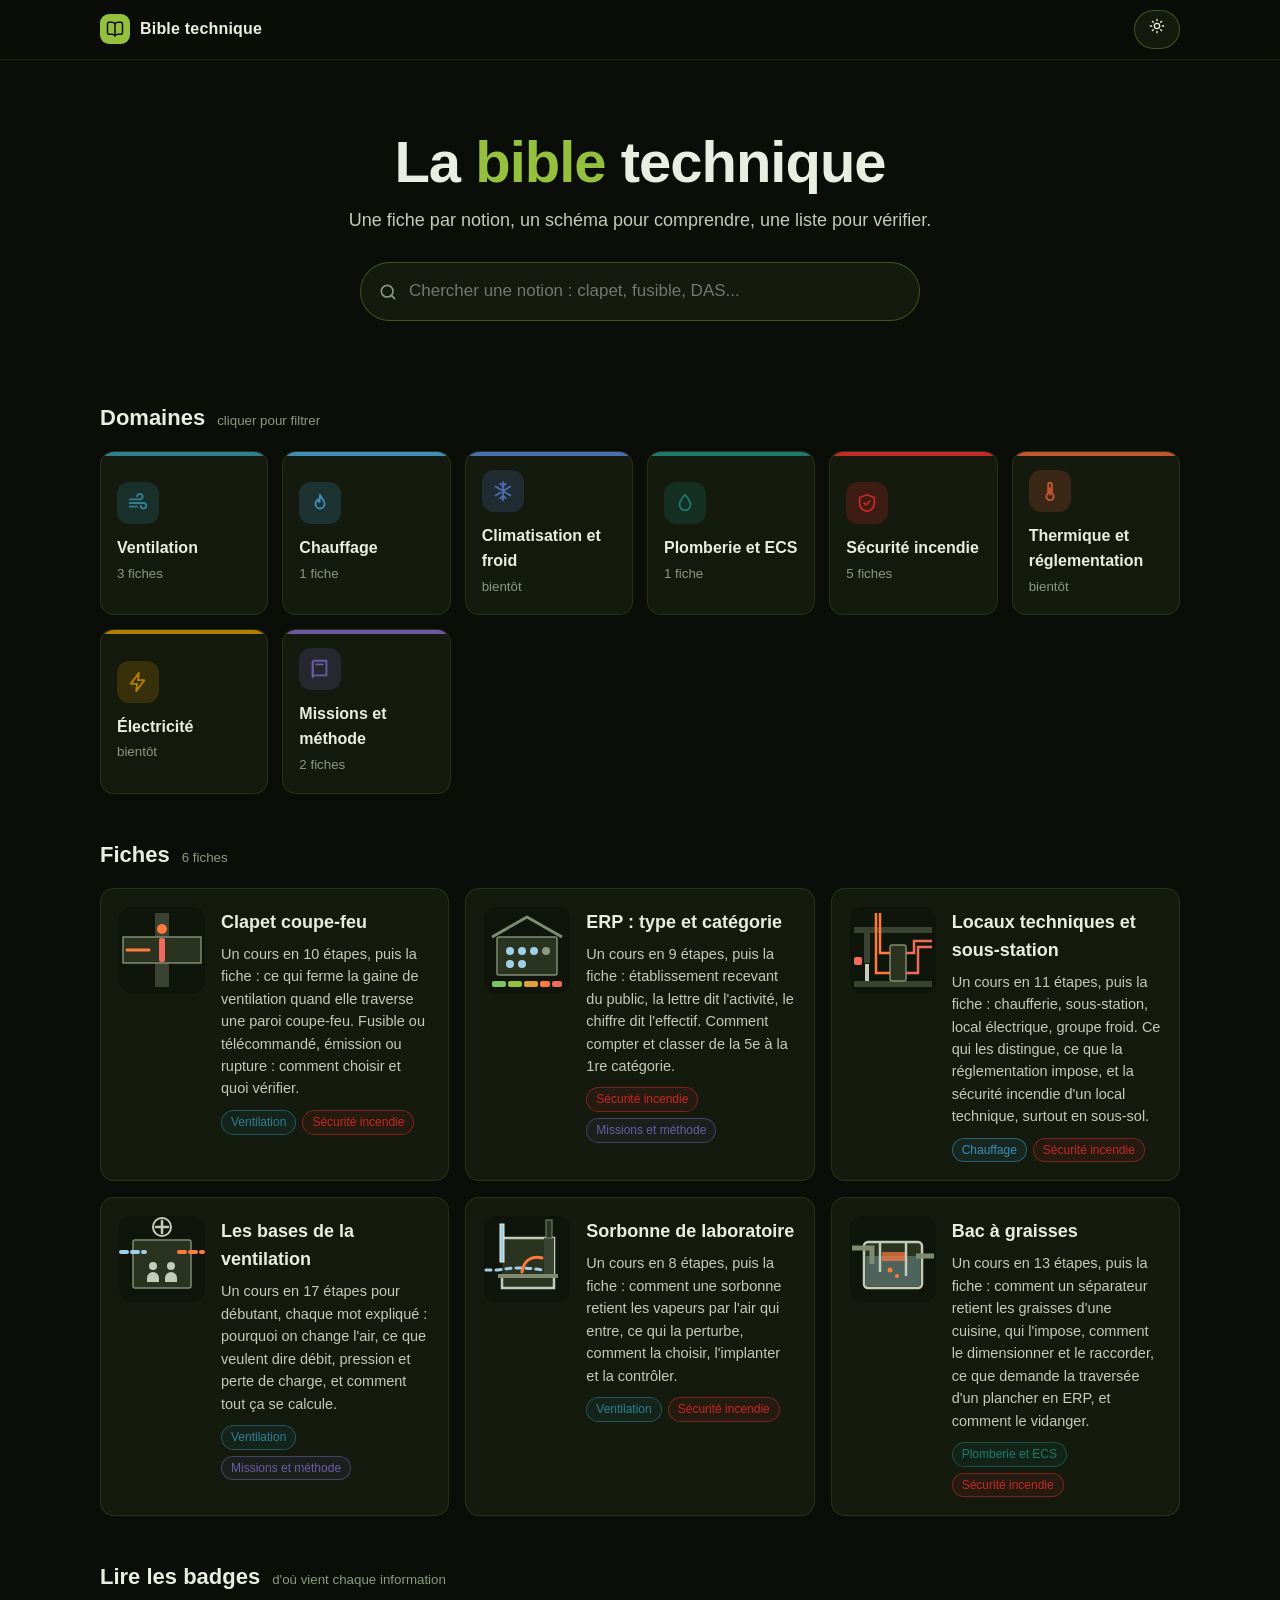
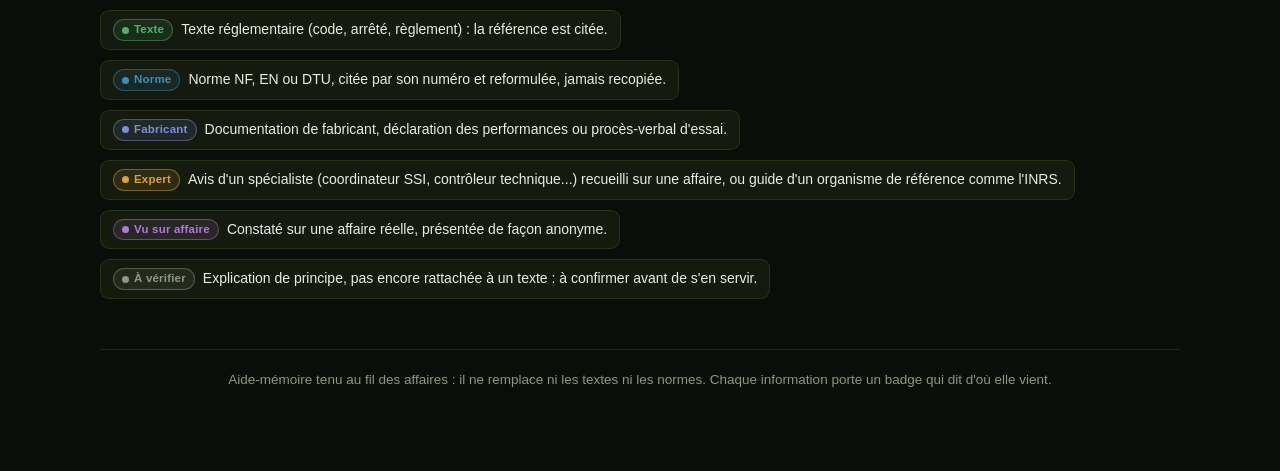
==== index.html @ 3b9fc31e "Icône d'onglet, aperçu des liens et emblème du livre ouvert Le "B" de l'en-tête devient le livre ouv" ====
<!doctype html>
<html lang="fr">
<head>
<meta charset="utf-8">
<meta name="viewport" content="width=device-width, initial-scale=1">
<title>Bible technique</title>
<meta name="description" content="Aide-mémoire visuel : une fiche par notion, un schéma, une liste pour vérifier.">
<link rel="icon" href="favicon.svg" type="image/svg+xml">
<link rel="apple-touch-icon" href="apple-touch-icon.png">
<!-- Aperçu du lien dans Teams, Outlook, WhatsApp... : image matricielle en adresse absolue,
     1200 x 630, tirée de src/apercu.html par src/generer_apercu.py. -->
<meta property="og:type" content="website">
<meta property="og:site_name" content="Bible technique">
<meta property="og:locale" content="fr_FR">
<meta property="og:title" content="La bible technique">
<meta property="og:description" content="Aide-mémoire visuel : une fiche par notion, un schéma pour comprendre, une liste pour vérifier. Chaque information dit d'où elle vient.">
<meta property="og:url" content="https://mamalric.github.io/bible-technique/">
<meta property="og:image" content="https://mamalric.github.io/bible-technique/apercu.jpg">
<meta property="og:image:type" content="image/jpeg">
<meta property="og:image:width" content="1200">
<meta property="og:image:height" content="630">
<meta property="og:image:alt" content="La bible technique : un livre ouvert sur une plaque verte et les six badges de source">
<meta name="twitter:card" content="summary_large_image">
<link rel="stylesheet" href="bible.css">
</head>
<body>
<main class="page"></main>
<script src="donnees/registre.js"></script>
<script src="bible.js"></script>
<script>Bible.accueil();</script>
</body>
</html>
---- bible.css ----
/* Bible technique : feuille commune à l'accueil et aux fiches.
   Palette reprise du portail b27-hub : sombre par défaut, vert #95C03D du logo,
   couleurs de domaine = couleurs de lot B27 du catalogue du hub. */

:root{
  --fond:#0a0d08;
  --fond-2:#10150b;
  --carte:#141a0e;
  --carte-2:#1a2212;
  --ligne:rgba(149,192,61,.15);
  --ligne-forte:rgba(149,192,61,.34);
  --encre:#e9ede2;
  --encre-2:#c4cbb8;
  --discret:#8d9880;
  --accent:#95c03d;
  --accent-encre:#0a0d08;
  --lien:#b7dc78;
  --danger:#ef6b5b;
  --danger-fond:rgba(239,107,91,.10);
  --ok:#7cc46a;
  --ombre:0 10px 34px rgba(0,0,0,.42);
  --rayon-g:20px; --rayon-m:14px; --rayon-s:9px;
  --courbe:cubic-bezier(.2,.7,.2,1);

  /* badges de fiabilité */
  --b-texte:#4fb36a;     /* texte réglementaire */
  --b-norme:#3e8fb8;     /* norme, citée par son numéro */
  --b-fab:#7d8fd6;       /* fabricant, DoP, PV */
  --b-expert:#e0a03a;    /* dire d'expert */
  --b-cas:#b07ad0;       /* vu sur une affaire */
  --b-verif:#8d9880;     /* à vérifier */

  /* schémas */
  --s-paroi:#3a4231;
  --s-hachure:#59644c;
  --s-gaine:#2a3320;
  --s-gaine-bord:#7f8b70;
  --s-air:#9fd0e8;
  --s-chaud:#ff7a3d;
}
:root[data-theme="clair"]{
  --fond:#f3f5f0;
  --fond-2:#e9eee2;
  --carte:#ffffff;
  --carte-2:#f6f8f2;
  --ligne:#dde3d2;
  --ligne-forte:#b9c79c;
  --encre:#171b10;
  --encre-2:#3a4230;
  --discret:#5f6a52;
  --accent:#95c03d;
  --accent-encre:#131709;
  --lien:#4e6b1c;
  --danger:#b3261e;
  --danger-fond:rgba(179,38,30,.07);
  --ok:#2e7d32;
  --ombre:0 10px 30px rgba(30,40,15,.12);
  --b-texte:#2e7d4a; --b-norme:#1f6b94; --b-fab:#4655a8; --b-expert:#9a6200; --b-cas:#7b3fa0; --b-verif:#68725a;
  --s-paroi:#d9ddd2; --s-hachure:#a7b097; --s-gaine:#eef1e9; --s-gaine-bord:#5f6a52; --s-air:#2f7f92; --s-chaud:#d9480f;
}

*{box-sizing:border-box}
html{scroll-behavior:smooth}
body{
  margin:0; background:var(--fond); color:var(--encre);
  font-family:Inter,-apple-system,"Segoe UI",Roboto,"Helvetica Neue",Arial,sans-serif;
  font-size:16px; line-height:1.55; -webkit-font-smoothing:antialiased;
}
a{color:var(--lien); text-decoration:none}
a:hover{text-decoration:underline}
.page{max-width:1120px; margin:0 auto; padding:0 20px 80px}

/* ---------- barre du haut ---------- */
.barre{
  position:sticky; top:0; z-index:20; backdrop-filter:blur(10px);
  background:color-mix(in srgb, var(--fond) 82%, transparent);
  border-bottom:1px solid var(--ligne);
}
.barre .dedans{max-width:1120px; margin:0 auto; padding:10px 20px; display:flex; align-items:center; gap:14px}
.marque{display:flex; align-items:center; gap:10px; color:var(--encre); font-weight:700; letter-spacing:.2px}
.marque:hover{text-decoration:none}
.marque .pastille{width:30px; height:30px; border-radius:9px; background:var(--accent); display:grid; place-items:center; color:var(--accent-encre); font-weight:800; font-size:15px}
.barre .vide{flex:1}
.bouton{
  border:1px solid var(--ligne-forte); background:var(--carte); color:var(--encre);
  border-radius:999px; padding:7px 14px; font:inherit; font-size:14px; cursor:pointer;
  transition:border-color .2s, transform .2s var(--courbe);
}
.bouton:hover{border-color:var(--accent)}
.bouton:active{transform:scale(.97)}
.bouton.actif{background:var(--accent); color:var(--accent-encre); border-color:var(--accent); font-weight:600}

/* ---------- accueil ---------- */
.entree{text-align:center; padding:72px 0 36px}
.entree h1{font-size:clamp(34px,6vw,58px); line-height:1.05; margin:0 0 14px; letter-spacing:-1px}
.entree h1 span{color:var(--accent)}
.entree p{color:var(--encre-2); font-size:18px; max-width:640px; margin:0 auto 28px}
.recherche{position:relative; max-width:560px; margin:0 auto}
.recherche input{
  width:100%; padding:15px 20px 15px 48px; border-radius:999px; font:inherit; font-size:17px;
  border:1px solid var(--ligne-forte); background:var(--carte); color:var(--encre); outline:none;
}
.recherche input:focus{border-color:var(--accent); box-shadow:0 0 0 4px rgba(149,192,61,.15)}
.recherche svg{position:absolute; left:18px; top:50%; transform:translateY(-50%); color:var(--discret)}

.section-titre{display:flex; align-items:baseline; gap:12px; margin:44px 0 16px}
.section-titre h2{margin:0; font-size:22px}
.section-titre small{color:var(--discret)}

.domaines{display:grid; grid-template-columns:repeat(auto-fill,minmax(160px,1fr)); gap:14px}
.domaine{
  position:relative; border-radius:var(--rayon-m); padding:18px 16px 16px; background:var(--carte);
  border:1px solid var(--ligne); cursor:pointer; text-align:left; color:var(--encre); font:inherit;
  transition:transform .25s var(--courbe), border-color .2s, box-shadow .25s;
  overflow:hidden;
}
.domaine::before{content:""; position:absolute; inset:0 0 auto 0; height:4px; background:var(--c)}
.domaine:hover{transform:translateY(-3px); border-color:var(--c); box-shadow:var(--ombre)}
.domaine.choisi{border-color:var(--c); box-shadow:0 0 0 2px var(--c) inset}
.domaine .ico{width:42px; height:42px; border-radius:12px; display:grid; place-items:center; background:color-mix(in srgb, var(--c) 22%, transparent); color:var(--c); margin-bottom:12px}
.domaine b{display:block; font-size:16px}
.domaine small{color:var(--discret)}

.fiches{display:grid; grid-template-columns:repeat(auto-fill,minmax(300px,1fr)); gap:16px}
.carte-fiche{
  display:flex; gap:16px; padding:18px; border-radius:var(--rayon-m); background:var(--carte);
  border:1px solid var(--ligne); color:var(--encre); transition:transform .25s var(--courbe), border-color .2s, box-shadow .25s;
}
.carte-fiche:hover{text-decoration:none; transform:translateY(-3px); border-color:var(--ligne-forte); box-shadow:var(--ombre)}
.carte-fiche .vignette{flex:0 0 86px; height:86px; border-radius:12px; background:var(--fond-2); display:grid; place-items:center; overflow:hidden}
.carte-fiche h3{margin:2px 0 6px; font-size:18px}
.carte-fiche p{margin:0 0 10px; color:var(--encre-2); font-size:14.5px}
.puces-domaines{display:flex; gap:6px; flex-wrap:wrap}
.puce{font-size:12px; padding:2px 9px; border-radius:999px; border:1px solid color-mix(in srgb, var(--c) 55%, transparent); color:var(--c); background:color-mix(in srgb, var(--c) 10%, transparent)}
.carte-vide{padding:26px; border:1px dashed var(--ligne-forte); border-radius:var(--rayon-m); color:var(--discret); text-align:center}

.legende{display:flex; flex-wrap:wrap; gap:10px}
.legende .item{display:flex; align-items:center; gap:8px; padding:8px 12px; border-radius:var(--rayon-s); background:var(--carte); border:1px solid var(--ligne); font-size:14px}

/* ---------- badges de source ---------- */
.badge{
  display:inline-flex; align-items:center; gap:5px; font-size:11.5px; font-weight:600; letter-spacing:.2px;
  padding:1px 8px; border-radius:999px; vertical-align:2px; white-space:nowrap; cursor:help;
  color:var(--bc); background:color-mix(in srgb, var(--bc) 13%, transparent); border:1px solid color-mix(in srgb, var(--bc) 45%, transparent);
}
.badge::before{content:""; width:7px; height:7px; border-radius:50%; background:var(--bc)}
.badge.texte{--bc:var(--b-texte)} .badge.norme{--bc:var(--b-norme)} .badge.fabricant{--bc:var(--b-fab)}
.badge.expert{--bc:var(--b-expert)} .badge.cas{--bc:var(--b-cas)} .badge.verifier{--bc:var(--b-verif)}

/* ---------- fiche ---------- */
.fil{margin:22px 0 0; font-size:14px; color:var(--discret)}
.tete-fiche{display:grid; grid-template-columns:1fr; gap:10px; margin:14px 0 26px}
.tete-fiche h1{font-size:clamp(30px,5vw,46px); line-height:1.08; margin:0; letter-spacing:-.6px}
.tete-fiche .soustitre{color:var(--encre-2); font-size:18px; margin:0}

.bloc{background:var(--carte); border:1px solid var(--ligne); border-radius:var(--rayon-g); padding:22px; margin:18px 0}
.bloc > h2{margin:0 0 14px; font-size:19px; display:flex; align-items:center; gap:10px}
.bloc > h2 .num{width:28px; height:28px; border-radius:8px; display:grid; place-items:center; background:var(--accent); color:var(--accent-encre); font-size:14px; font-weight:800}

/* schéma */
.schema-onglets{display:flex; gap:8px; flex-wrap:wrap; margin-bottom:14px}
.schema-cadre{background:var(--fond-2); border-radius:var(--rayon-m); border:1px solid var(--ligne); overflow:hidden}
.schema-cadre svg{display:block; width:100%; height:auto}
.schema-commandes{display:flex; gap:10px; flex-wrap:wrap; align-items:center; margin-top:14px}
.schema-etat{margin-left:auto; font-weight:600; font-size:15px}
.schema-etat.ferme{color:var(--danger)} .schema-etat.ouvert{color:var(--ok)}
.schema-note{margin:12px 0 0; color:var(--encre-2); font-size:15px}

/* cours pas à pas */
#cours{scroll-margin-top:72px}
.cours-intro{margin:0 0 14px; color:var(--encre-2); font-size:17px}
.cours-points{display:flex; flex-wrap:wrap; gap:6px; margin-bottom:10px}
.cours-point{width:36px; height:36px; border-radius:10px; border:1px solid var(--ligne-forte); background:var(--fond-2); color:var(--encre-2); font:inherit; font-size:14px; font-weight:700; cursor:pointer}
.cours-point:hover{border-color:var(--accent)}
.cours-point.vu{background:color-mix(in srgb, var(--accent) 22%, transparent); color:var(--encre)}
.cours-point.actif{background:var(--accent); border-color:var(--accent); color:var(--accent-encre)}
.cours-sommaire{margin-bottom:18px; font-size:15px}
.cours-sommaire summary{cursor:pointer; color:var(--lien); font-weight:600}
.cours-sommaire-grille{display:grid; grid-template-columns:repeat(auto-fit,minmax(230px,1fr)); gap:16px; margin-top:12px}
.cours-sommaire h4{margin:0 0 6px; font-size:13px; letter-spacing:.3px; color:var(--discret); text-transform:uppercase}
.cours-sommaire button{display:block; width:100%; padding:4px 0; border:0; background:none; color:var(--encre); font:inherit; text-align:left; cursor:pointer}
.cours-sommaire button:hover{color:var(--lien)}
.chapitre-partie{margin:0; color:var(--discret); font-size:14px; font-weight:600}
.chapitre h3{margin:2px 0 12px; font-size:clamp(22px,3.4vw,28px); line-height:1.2; letter-spacing:-.3px}
.chapitre-intro{margin:0 0 14px; font-size:17px}
.chapitre-dessin{margin-bottom:18px}
.chapitre-dessin .schema-cadre svg{max-width:720px; margin:0 auto}
.chapitre-lignes{margin:0 0 16px; padding:0; list-style:none; display:grid; gap:10px; font-size:17px; line-height:1.5}
.chapitre-lignes li{padding-left:24px; position:relative}
.chapitre-lignes li::before{content:""; position:absolute; left:2px; top:10px; width:10px; height:10px; border-radius:3px; background:var(--accent)}
.chapitre-tuiles{display:grid; grid-template-columns:repeat(auto-fill,minmax(260px,1fr)); gap:12px; margin-bottom:16px}
.chapitre-tuile{display:flex; gap:12px; align-items:flex-start; padding:12px; border-radius:var(--rayon-m); background:var(--fond-2); border:1px solid var(--ligne); font-size:15px}
.chapitre-tuile .ico{flex:0 0 56px; height:56px; display:block}
.chapitre-tuile .ico:empty{display:none}
.chapitre-tuile b{display:block; margin-bottom:2px; font-size:16px}
.chapitre-calcul{margin:0 0 16px; padding:0; list-style:none; display:grid; gap:10px; counter-reset:calcul}
.chapitre-calcul li{position:relative; padding:12px 14px 12px 50px; border-radius:var(--rayon-m); background:var(--fond-2); border:1px solid var(--ligne); counter-increment:calcul}
.chapitre-calcul li::before{content:counter(calcul); position:absolute; left:12px; top:12px; width:26px; height:26px; border-radius:8px; display:grid; place-items:center; background:var(--accent); color:var(--accent-encre); font-size:14px; font-weight:800}
.chapitre-calcul .question{font-weight:650}
.chapitre-calcul .operation{font-size:17px; font-variant-numeric:tabular-nums}
.chapitre-calcul .operation b{color:var(--lien); white-space:nowrap}
.chapitre-calcul p{margin:4px 0 0; color:var(--encre-2); font-size:15px}
.chapitre-comme{margin:0 0 12px; padding:12px 14px; border-left:4px solid var(--b-norme); border-radius:0 var(--rayon-s) var(--rayon-s) 0; background:color-mix(in srgb, var(--b-norme) 10%, transparent)}
.chapitre-retenir{margin:0; padding:12px 14px; border-radius:var(--rayon-m); background:color-mix(in srgb, var(--accent) 14%, transparent); border:1px solid var(--accent); font-size:17px; font-weight:600}
.chapitre-nav{display:flex; justify-content:space-between; gap:10px; flex-wrap:wrap; margin-top:18px}
.chapitre-nav .bouton{text-align:left}

/* l'essentiel */
.essentiel{font-size:19px; line-height:1.5; margin:0; padding-left:0; list-style:none; display:grid; gap:10px}
.essentiel li{padding-left:30px; position:relative}
.essentiel li::before{content:""; position:absolute; left:4px; top:11px; width:12px; height:12px; border-radius:4px; background:var(--accent)}

/* chiffres clés */
.tuiles{display:grid; grid-template-columns:repeat(auto-fit,minmax(190px,1fr)); gap:14px}
.tuile{background:var(--fond-2); border:1px solid var(--ligne); border-radius:var(--rayon-m); padding:18px}
.tuile .valeur{font-size:38px; font-weight:800; line-height:1; color:var(--accent); letter-spacing:-1px}
/* en clair, le vert du logo ne tient pas face au texte : vert d'encre, comme le hub */
:root[data-theme="clair"] .tuile .valeur, :root[data-theme="clair"] .entree h1 span{color:var(--lien)}
.tuile .libelle{margin:8px 0 10px; color:var(--encre-2); font-size:14.5px}

/* arbre de décision */
.arbre{display:grid; gap:12px}
.etape{border-left:3px solid var(--ligne-forte); padding:4px 0 4px 16px; animation:apparait .35s var(--courbe)}
.etape .question{font-weight:650; font-size:17px; margin-bottom:10px}
.etape .choix{display:flex; gap:8px; flex-wrap:wrap}
.etape.repondue .choix .bouton:not(.actif){opacity:.35}
.verdict{border-radius:var(--rayon-m); padding:16px 18px; background:color-mix(in srgb, var(--accent) 14%, transparent); border:1px solid var(--accent); animation:apparait .35s var(--courbe)}
.verdict b{font-size:18px; display:block; margin-bottom:4px}
.verdict p{margin:0; color:var(--encre-2)}
@keyframes apparait{from{opacity:0; transform:translateY(6px)} to{opacity:1; transform:none}}

/* à vérifier */
.colonnes{display:grid; grid-template-columns:repeat(auto-fit,minmax(260px,1fr)); gap:14px}
.colonne{background:var(--fond-2); border:1px solid var(--ligne); border-radius:var(--rayon-m); padding:16px}
.colonne h3{margin:0 0 12px; font-size:16px; display:flex; align-items:center; gap:8px}
.colonne h3 .ico{width:30px; height:30px; border-radius:9px; display:grid; place-items:center; background:color-mix(in srgb, var(--accent) 18%, transparent); color:var(--accent)}
.coche{display:flex; gap:10px; align-items:flex-start; padding:7px 0; border-top:1px solid var(--ligne); cursor:pointer; font-size:15px}
.coche:first-of-type{border-top:0}
.coche input{appearance:none; flex:0 0 20px; height:20px; margin-top:2px; border-radius:6px; border:2px solid var(--ligne-forte); display:grid; place-items:center; cursor:pointer}
.coche input:checked{background:var(--accent); border-color:var(--accent)}
.coche input:checked::after{content:""; width:6px; height:11px; border:solid var(--accent-encre); border-width:0 2.5px 2.5px 0; transform:rotate(45deg) translate(-1px,-1px)}
.coche input:checked + span{color:var(--discret); text-decoration:line-through}

/* pièges */
.pieges{display:grid; gap:12px}
.piege{display:flex; gap:14px; padding:14px 16px; border-radius:var(--rayon-m); background:var(--danger-fond); border:1px solid color-mix(in srgb, var(--danger) 45%, transparent)}
.piege .ico{flex:0 0 34px; height:34px; border-radius:10px; display:grid; place-items:center; background:var(--danger); color:#fff}
.piege p{margin:0}

/* ne pas confondre */
.confondre{display:grid; grid-template-columns:repeat(auto-fit,minmax(260px,1fr)); gap:14px}
.confondre > div{padding:16px; border-radius:var(--rayon-m); background:var(--fond-2); border:1px solid var(--ligne)}
.confondre b{display:block; margin-bottom:6px}

/* vu sur */
.frise{position:relative; padding-left:26px; display:grid; gap:16px}
.frise::before{content:""; position:absolute; left:8px; top:6px; bottom:6px; width:2px; background:var(--ligne-forte)}
.evenement{position:relative}
.evenement::before{content:""; position:absolute; left:-23px; top:6px; width:12px; height:12px; border-radius:50%; background:var(--b-cas); box-shadow:0 0 0 4px color-mix(in srgb, var(--b-cas) 22%, transparent)}
.evenement .date{font-size:13px; color:var(--discret); font-weight:600}
.evenement p{margin:2px 0 0}

/* sources */
.sources{margin:0; padding:0; list-style:none; display:grid; gap:8px; font-size:14.5px}
.sources li{display:flex; gap:10px; align-items:baseline}

.pied{margin-top:50px; padding-top:20px; border-top:1px solid var(--ligne); color:var(--discret); font-size:13.5px; text-align:center}

@media (max-width:640px){
  .page{padding:0 16px 60px}
  .entree{padding:46px 0 26px}
  .bloc{padding:16px}
  .tuile .valeur{font-size:32px}
  .carte-fiche{flex-direction:column}
  .carte-fiche .vignette{width:100%; flex-basis:auto}
}
@media (prefers-reduced-motion:reduce){
  *{animation:none!important; transition:none!important}
}
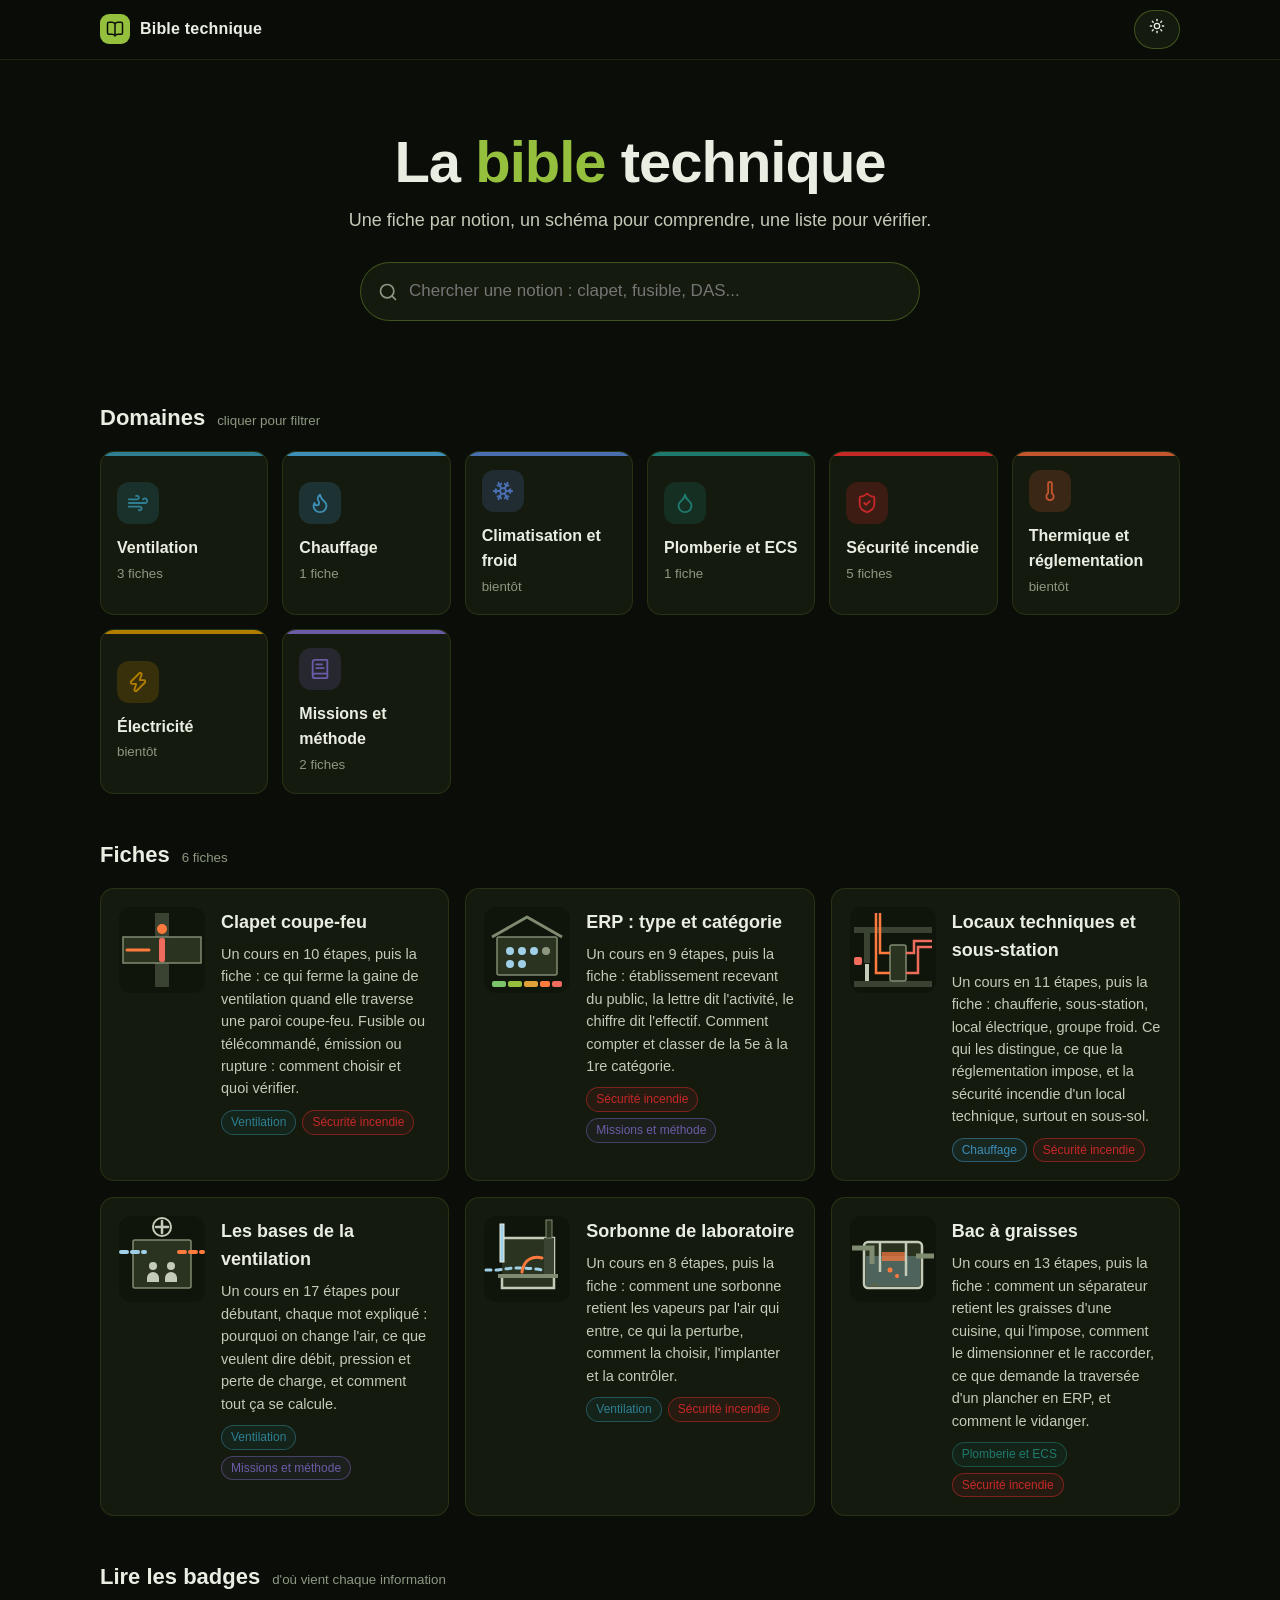
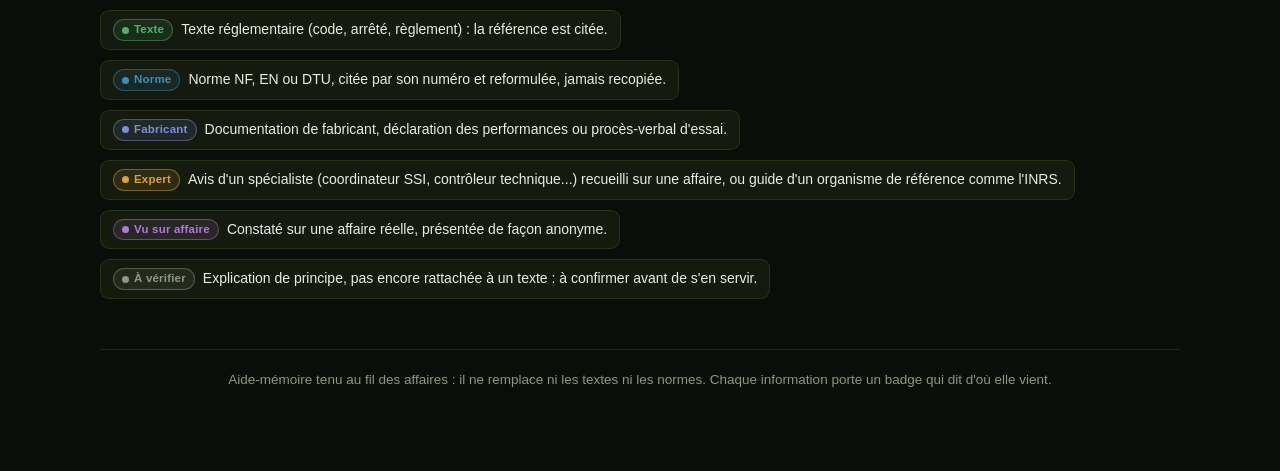
==== commit 9f7f2b63: "Pictogrammes : tous repris de Lucide Les 16 pictogrammes dessinés à la main de bible.js (domaines, r" ====
--- a/index.html
+++ b/index.html
@@ -21,12 +21,12 @@
 <meta property="og:image:height" content="630">
 <meta property="og:image:alt" content="La bible technique : un livre ouvert sur une plaque verte et les six badges de source">
 <meta name="twitter:card" content="summary_large_image">
-<link rel="stylesheet" href="bible.css">
+<link rel="stylesheet" href="bible.css?v=92299dcc">
 </head>
 <body>
 <main class="page"></main>
-<script src="donnees/registre.js"></script>
-<script src="bible.js"></script>
+<script src="donnees/registre.js?v=92299dcc"></script>
+<script src="bible.js?v=92299dcc"></script>
 <script>Bible.accueil();</script>
 </body>
 </html>
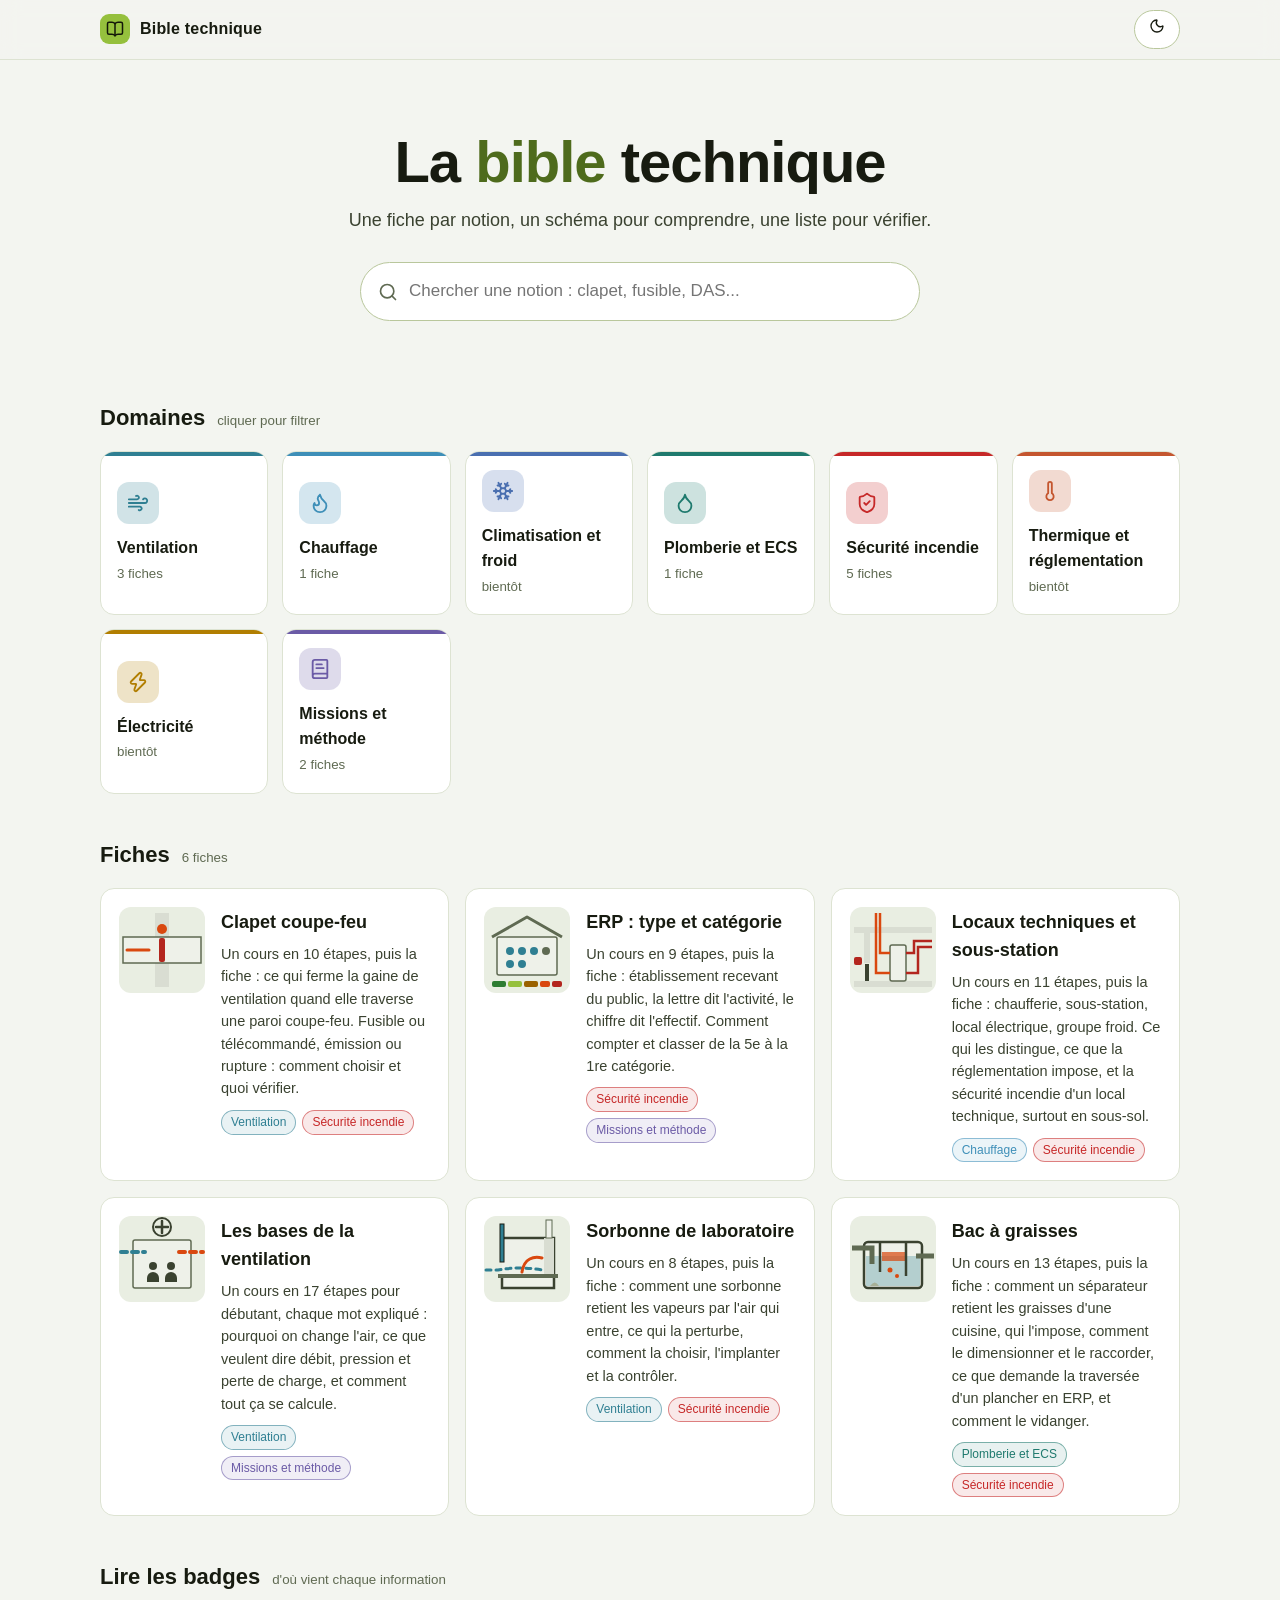
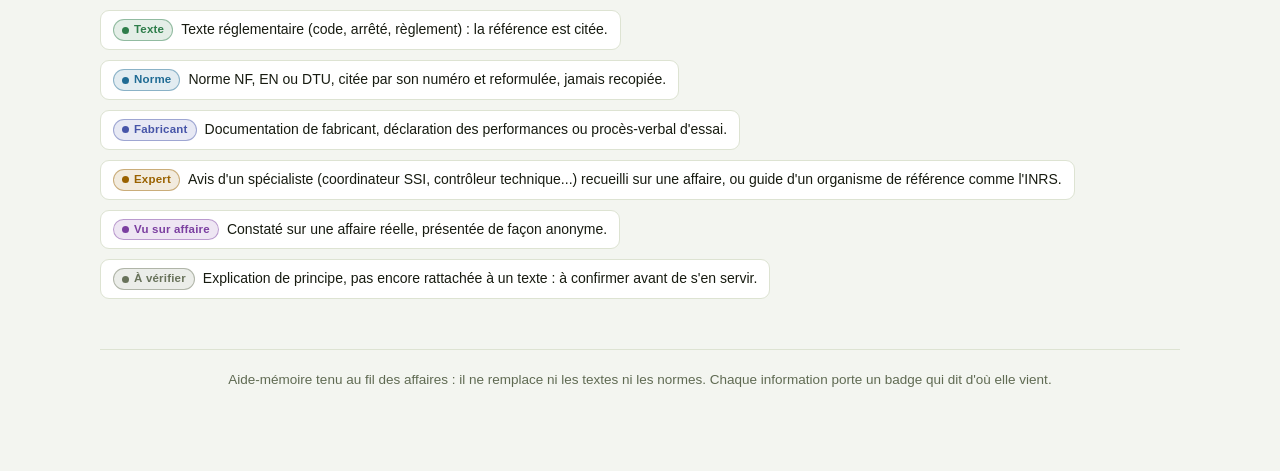
==== commit 7399078b: "Thème clair par défaut, comme les autres outils B27 Les pages posent le thème clair dans leur en-têt" ====
--- a/index.html
+++ b/index.html
@@ -21,12 +21,15 @@
 <meta property="og:image:height" content="630">
 <meta property="og:image:alt" content="La bible technique : un livre ouvert sur une plaque verte et les six badges de source">
 <meta name="twitter:card" content="summary_large_image">
-<link rel="stylesheet" href="bible.css?v=92299dcc">
+<!-- Thème posé avant le premier rendu : clair par défaut, comme les autres outils B27 ;
+     le choix du sombre, mémorisé par le navigateur, l'emporte. -->
+<script>try{if(localStorage.getItem("bible-theme")!=="sombre")document.documentElement.setAttribute("data-theme","clair");}catch(e){document.documentElement.setAttribute("data-theme","clair");}</script>
+<link rel="stylesheet" href="bible.css?v=8d99e038">
 </head>
 <body>
 <main class="page"></main>
-<script src="donnees/registre.js?v=92299dcc"></script>
-<script src="bible.js?v=92299dcc"></script>
+<script src="donnees/registre.js?v=8d99e038"></script>
+<script src="bible.js?v=8d99e038"></script>
 <script>Bible.accueil();</script>
 </body>
 </html>
--- a/bible.css
+++ b/bible.css
@@ -1,5 +1,6 @@
 /* Bible technique : feuille commune à l'accueil et aux fiches.
-   Palette reprise du portail b27-hub : sombre par défaut, vert #95C03D du logo,
+   Palette reprise du portail b27-hub : clair par défaut comme les autres outils B27
+   (data-theme="clair", posé dans l'en-tête des pages), sombre ici en :root, vert #95C03D du logo,
    couleurs de domaine = couleurs de lot B27 du catalogue du hub. */
 
 :root{
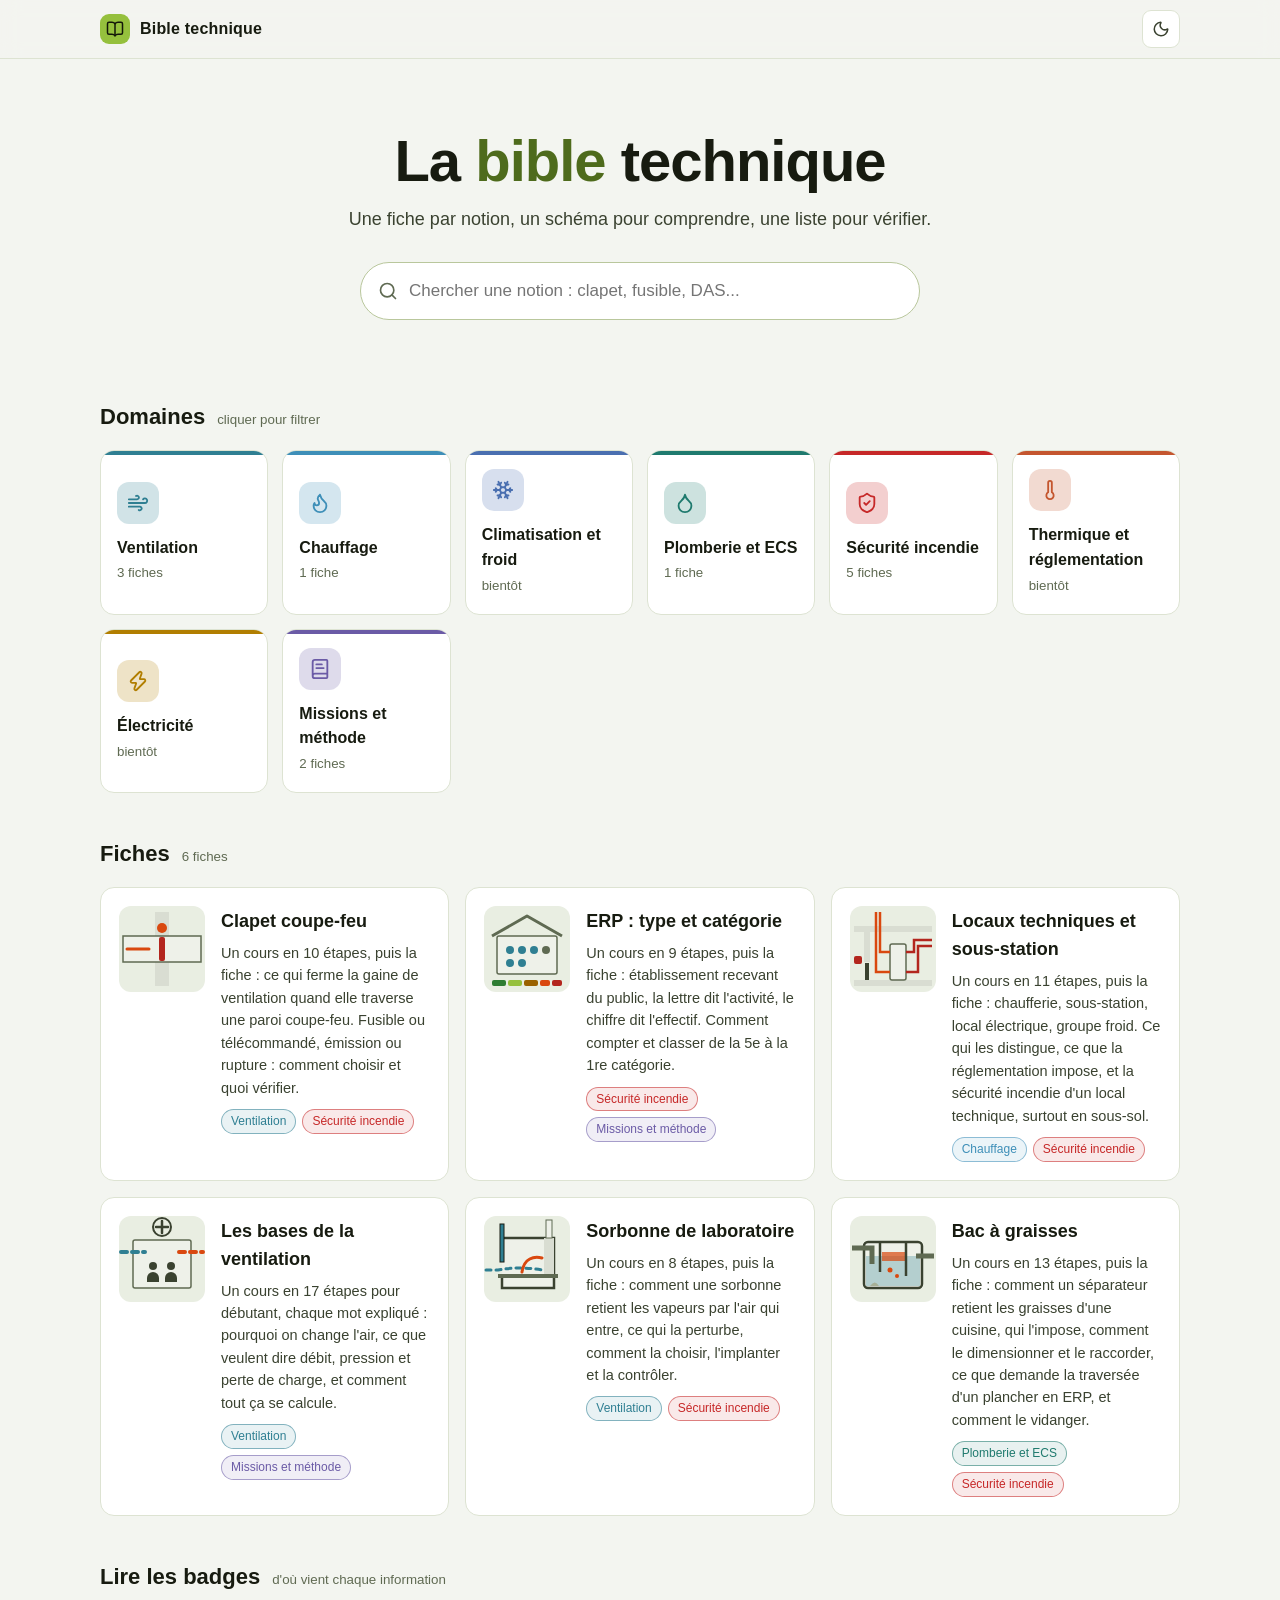
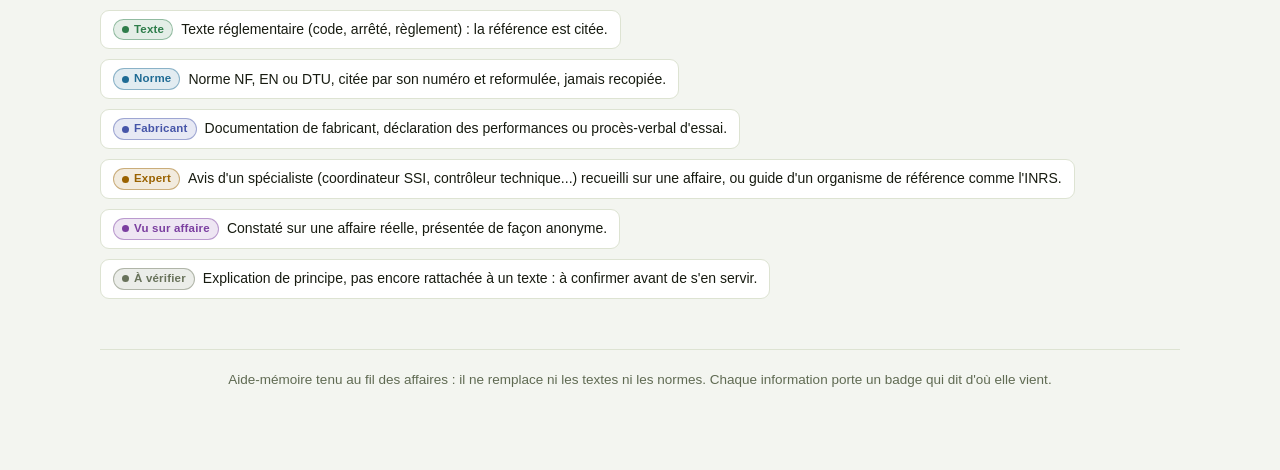
==== commit 7fd2ebcf: "Bouton de thème : carré comme dans le hub, lune et soleil animés Le pictogramme sortant tourne penda" ====
--- a/index.html
+++ b/index.html
@@ -24,12 +24,12 @@
 <!-- Thème posé avant le premier rendu : clair par défaut, comme les autres outils B27 ;
      le choix du sombre, mémorisé par le navigateur, l'emporte. -->
 <script>try{if(localStorage.getItem("bible-theme")!=="sombre")document.documentElement.setAttribute("data-theme","clair");}catch(e){document.documentElement.setAttribute("data-theme","clair");}</script>
-<link rel="stylesheet" href="bible.css?v=8d99e038">
+<link rel="stylesheet" href="bible.css?v=8f6f59a1">
 </head>
 <body>
 <main class="page"></main>
-<script src="donnees/registre.js?v=8d99e038"></script>
-<script src="bible.js?v=8d99e038"></script>
+<script src="donnees/registre.js?v=8f6f59a1"></script>
+<script src="bible.js?v=8f6f59a1"></script>
 <script>Bible.accueil();</script>
 </body>
 </html>
--- a/bible.css
+++ b/bible.css
@@ -90,6 +90,23 @@
 .bouton:hover{border-color:var(--accent)}
 .bouton:active{transform:scale(.97)}
 .bouton.actif{background:var(--accent); color:var(--accent-encre); border-color:var(--accent); font-weight:600}
+/* Bouton de thème : un carré aux coins doux, comme les boutons du portail b27-hub. Il montre le thème
+   où il mène, la lune en clair, le soleil en sombre : les deux pictogrammes sont l'un sur l'autre,
+   l'un sort en tournant pendant que l'autre entre. */
+.bascule-theme{
+  position:relative; width:38px; height:38px; padding:0; display:grid; place-items:center; cursor:pointer;
+  background:var(--carte); border:1px solid var(--ligne); border-radius:var(--rayon-s); color:var(--encre-2);
+  transition:border-color .2s, color .2s, transform .2s var(--courbe);
+}
+.bascule-theme:hover{border-color:var(--ligne-forte); color:var(--encre); transform:translateY(-1px)}
+.bascule-theme:active{transform:scale(.94)}
+.bascule-theme:focus-visible{outline:2px solid var(--accent); outline-offset:2px}
+.bascule-theme > span{grid-area:1/1; display:grid; transition:transform .5s var(--courbe), opacity .3s}
+.bt-lune{opacity:0; transform:rotate(-100deg) scale(.4)}
+:root[data-theme="clair"] .bt-soleil{opacity:0; transform:rotate(100deg) scale(.4)}
+:root[data-theme="clair"] .bt-lune{opacity:1; transform:none}
+/* le cercle qui ouvre le nouveau thème (bible.js) : sans le fondu par défaut du navigateur */
+::view-transition-old(root), ::view-transition-new(root){animation:none; mix-blend-mode:normal}
 
 /* ---------- accueil ---------- */
 .entree{text-align:center; padding:72px 0 36px}
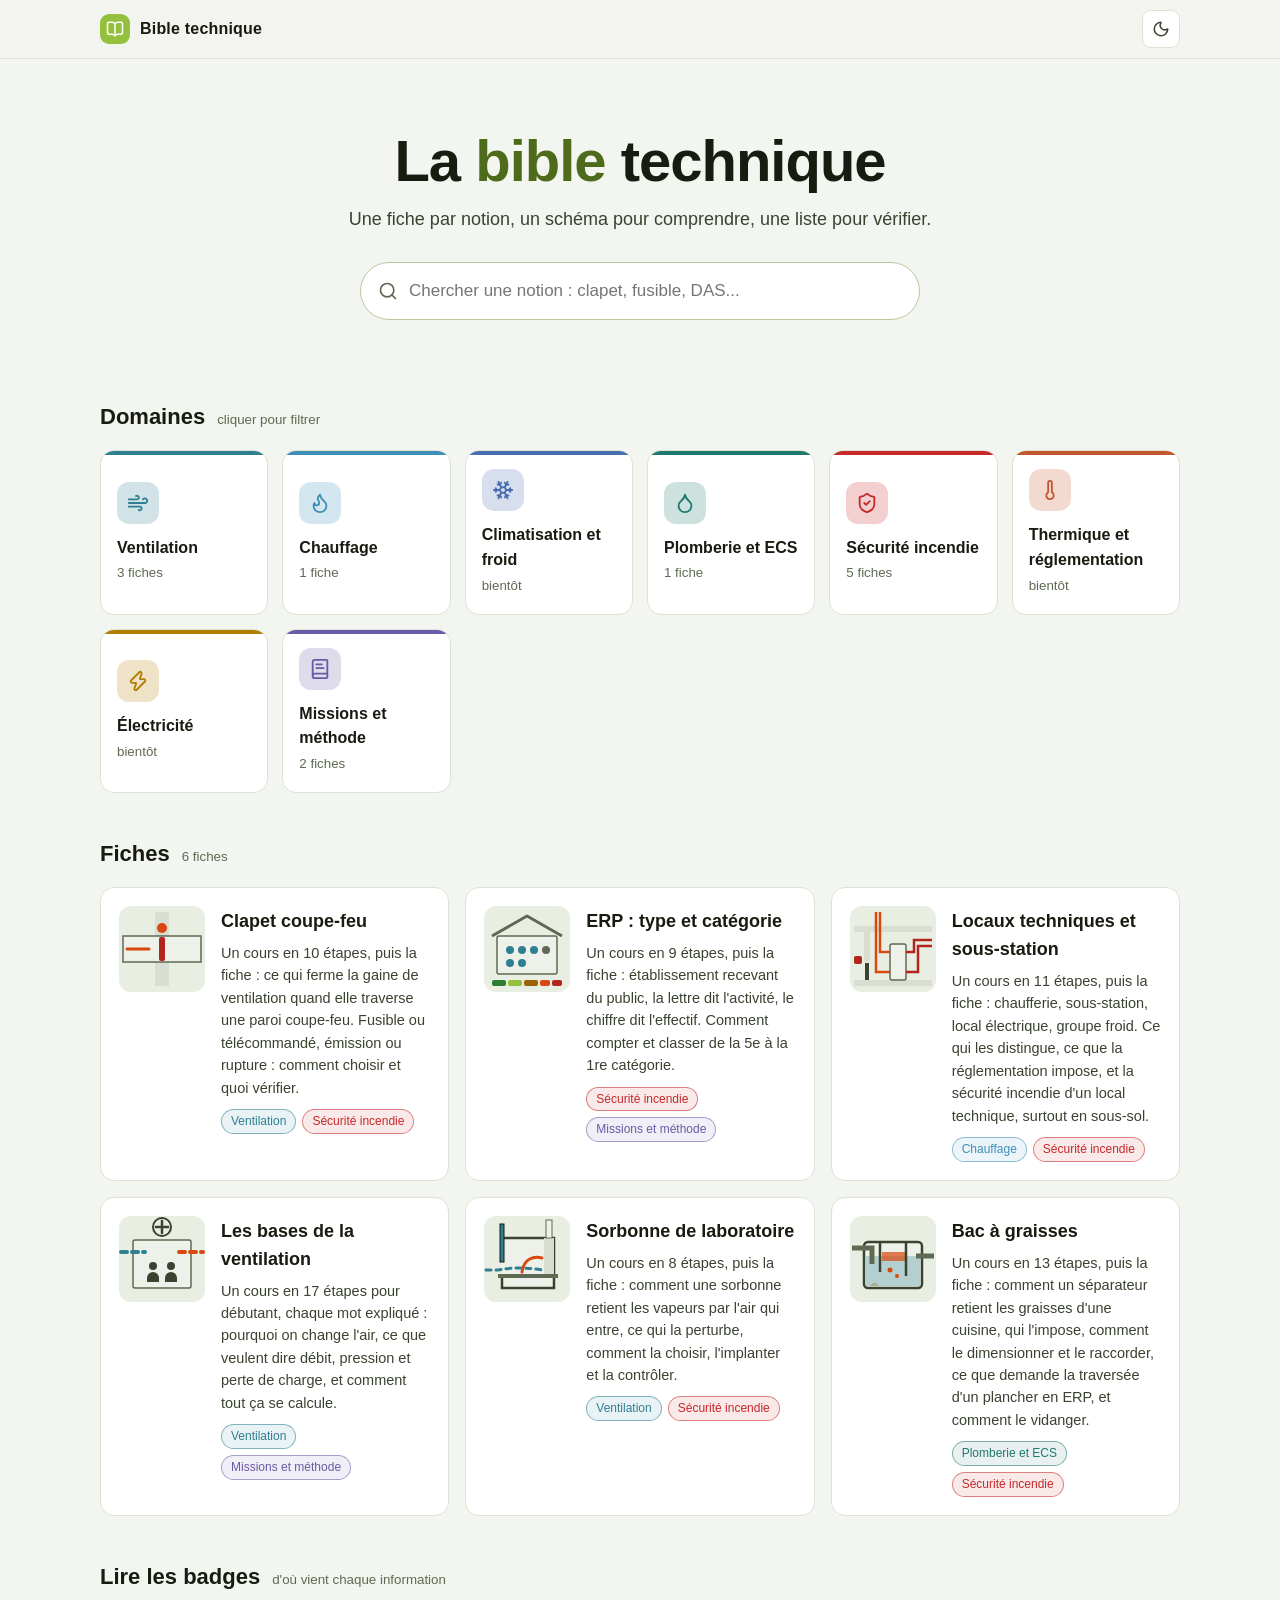
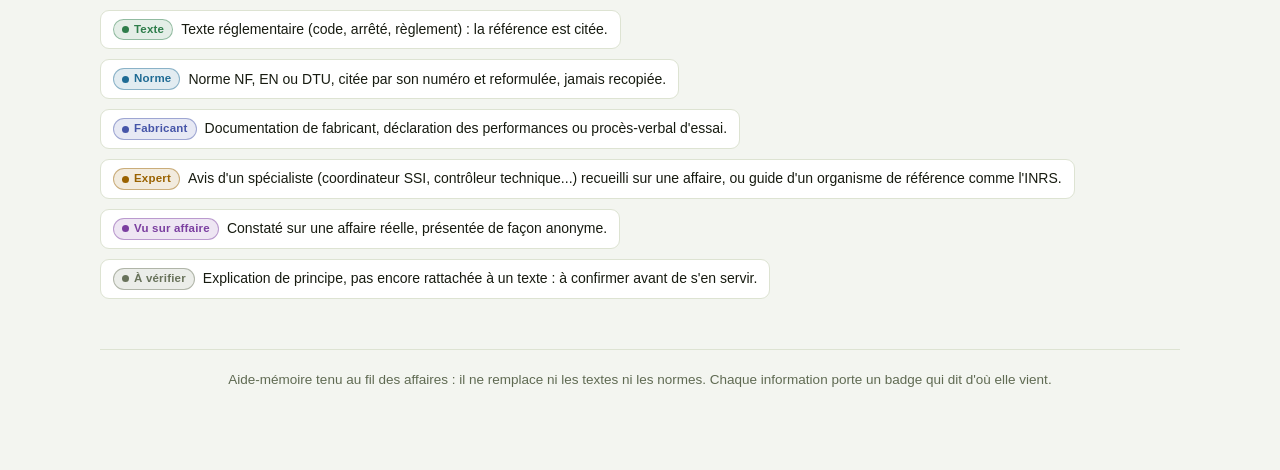
==== commit 8a7c47c5: "Emblème : le livre ouvert en blanc sur la plaque verte En-tête, icône d'onglet, icône d'écran d'accu" ====
--- a/index.html
+++ b/index.html
@@ -24,12 +24,12 @@
 <!-- Thème posé avant le premier rendu : clair par défaut, comme les autres outils B27 ;
      le choix du sombre, mémorisé par le navigateur, l'emporte. -->
 <script>try{if(localStorage.getItem("bible-theme")!=="sombre")document.documentElement.setAttribute("data-theme","clair");}catch(e){document.documentElement.setAttribute("data-theme","clair");}</script>
-<link rel="stylesheet" href="bible.css?v=8f6f59a1">
+<link rel="stylesheet" href="bible.css?v=92d15a85">
 </head>
 <body>
 <main class="page"></main>
-<script src="donnees/registre.js?v=8f6f59a1"></script>
-<script src="bible.js?v=8f6f59a1"></script>
+<script src="donnees/registre.js?v=92d15a85"></script>
+<script src="bible.js?v=92d15a85"></script>
 <script>Bible.accueil();</script>
 </body>
 </html>
--- a/bible.css
+++ b/bible.css
@@ -80,7 +80,7 @@
 .barre .dedans{max-width:1120px; margin:0 auto; padding:10px 20px; display:flex; align-items:center; gap:14px}
 .marque{display:flex; align-items:center; gap:10px; color:var(--encre); font-weight:700; letter-spacing:.2px}
 .marque:hover{text-decoration:none}
-.marque .pastille{width:30px; height:30px; border-radius:9px; background:var(--accent); display:grid; place-items:center; color:var(--accent-encre); font-weight:800; font-size:15px}
+.marque .pastille{width:30px; height:30px; border-radius:9px; background:var(--accent); display:grid; place-items:center; color:#fff; font-weight:800; font-size:15px}
 .barre .vide{flex:1}
 .bouton{
   border:1px solid var(--ligne-forte); background:var(--carte); color:var(--encre);
